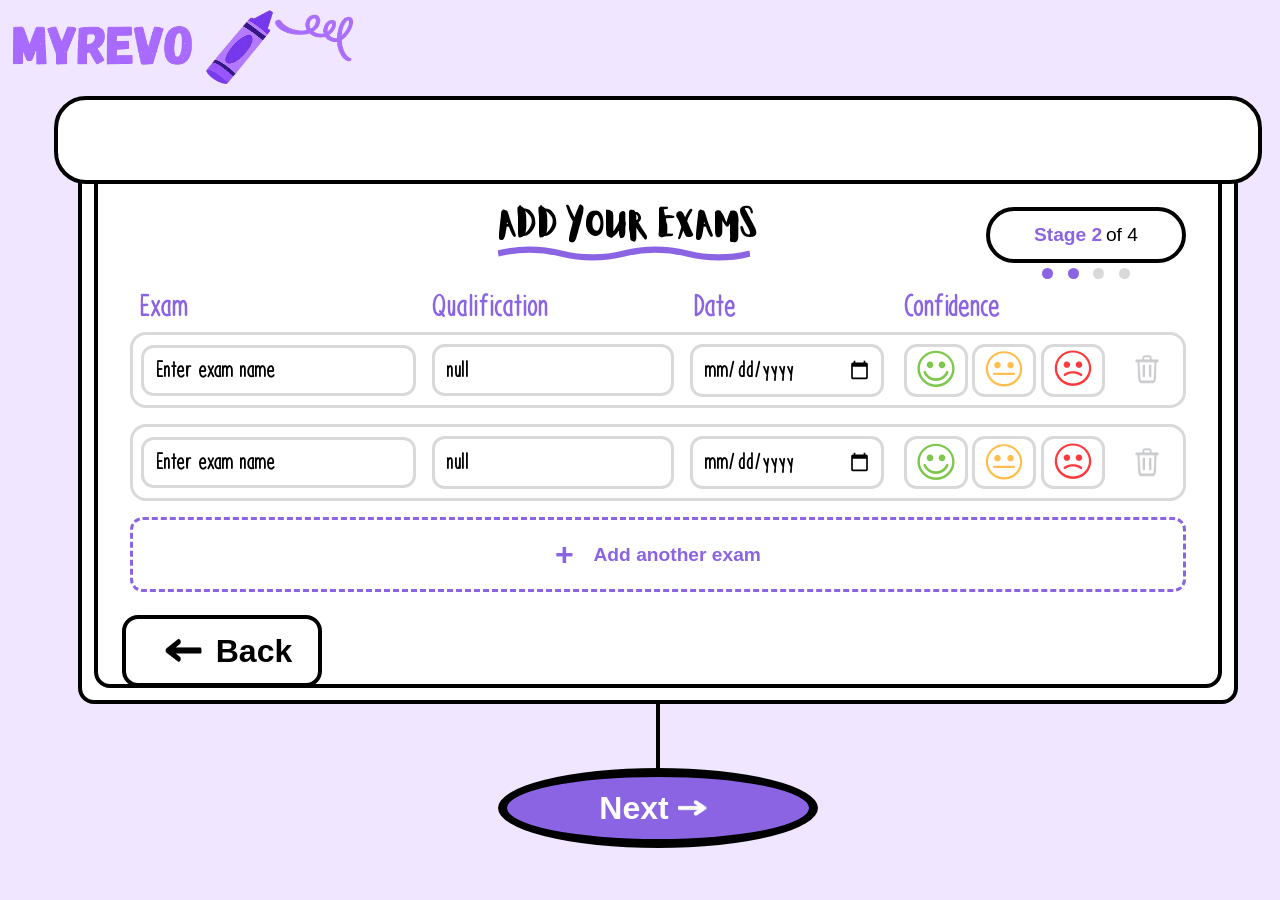
==== stage_2/index.html @ 570442b6 "Added new multiple select feature for desktop and mobile" ====
<!DOCTYPE html>

<title>MyRevo</title>
<meta name="viewport" content="width=device-width, initial-scale=1.0">
<link rel="icon" href="../images/icon.png">
<link rel="stylesheet" title="Default" href="../css/default.css">

<style>

    body {
        -webkit-user-select: none;
        user-select: none;
    }

    @media (max-width: 1024px) {
        .squiggle {
            top: -1rem;
        }
    }

    .circle {
        cursor: pointer;
        transition: 0.2s ease;
    }

    .circle:hover {
        background: #6b3dcc;
    }

    .rubber {
        position: absolute;
        bottom: -0.2rem;
        cursor: pointer;
        height: 4.5rem;
        width: 12.5rem;
        transition: 0.2s ease;
    }

    .rubber:hover {
        background: #e2e2e2;
    }
    
    .next-icon {
        width: 3rem;
        height: 3rem;
    }

    .back-icon {
        width: 4rem;
        height: 5rem;
    }

    #position1 {
        position: absolute;
        top: 2.5rem;
        left: 25rem;
        font-size: 2rem;
    }

    .squiggle {
        position: relative;
        margin-left: 25rem;
    }

    .table-wrap {
        position: absolute;
        top: 9rem;
        left: 2rem;
        right: 2rem;
        bottom: 5.2rem;
        overflow-y: auto;    
    }

    .table-wrap::-webkit-scrollbar { 
        width: 0.4rem; 
    }

    .table-wrap::-webkit-scrollbar-thumb { 
        background: #f0e6ff;
        border-radius: 2.5rem;
    }
 
    .exam-row {
        display: grid;
        grid-template-columns: 1.7fr 1.5fr 1.2fr 1.3fr 0.3fr;
        align-items: center;
        height: 3.4rem;
        border: 0.2rem solid #d9d9d9;
        border-radius: 1rem;
        margin-bottom: 1rem;
        background: white;
        padding: 0.5rem;
        gap: 1rem;
    }

    .table-headers {
        position: sticky;
        top: 0;
        display: grid;
        grid-template-columns: 1.7fr 1.5fr 1.2fr 1.3fr 0.28fr;
        gap: 1rem;
        padding: 0.5rem;
        background: white;
        z-index: 10;
        margin-bottom: -1rem;
        font-size: 1.2rem;
        color: #8a64e2;
    }

    .table-headers h2 {
        margin: 0;
    }
        
    .exam-name {
        font-size: 1.3rem;
        font-weight: 800;
        border: 0.2rem solid #d9d9d9;
        border-radius: 0.8rem;
        padding: 0.7rem;
        overflow-x: auto;
        white-space: nowrap;
        text-overflow: clip;
    }

    .exam-name:focus { 
        outline: none; 
        border-color: #8a64e2; 
    }
 
    .exam-qual {
        height: 2.9rem;
        font-size: 1.3rem;
        font-weight: 800;
        border: 0.2rem solid #d9d9d9;
        border-radius: 0.8rem;
        display: flex;
        align-items: center;
        padding: 0 0.7rem;
    } 

    .date-input {
        box-sizing: border-box;
        width: 100%;
        height: 3.3rem;
        font-size: 1.3rem;
        font-weight: 800;
        border: 0.2rem solid #d9d9d9;
        border-radius: 0.8rem;
        padding: 0.6rem;
        cursor: pointer;
    }

    .date-input:focus { 
        outline: none; 
        border-color: #8a64e2; 
    }

    .conf-cell { 
        display: flex;
        gap: 0.1rem;
    }

    .conf-btn {
        width: 4rem; 
        height: 3.3rem;
        border: 0.2rem solid #d9d9d9;
        border-radius: 0.8rem;
        background: #FFFFFF;
        cursor: pointer;
        display: flex; 
        align-items: center; 
        justify-content: center;
        margin-left: 0.2rem;
    }

    .conf-btn.good:hover, .conf-btn.good.active { 
        background: #d1fae5; 
        border-color: #4ccf62; 
    }

    .conf-btn.ok:hover, .conf-btn.ok.active { 
        background: #fef3c7; 
        border-color: #f5a822; 
    }
    
    .conf-btn.bad:hover, .conf-btn.bad.active { 
        background: #fee2e2; 
        border-color: #ef4444; 
    }
    
    .conf-icons {
        width: 4rem;
    }
 
    .add-row-btn {
        width: 100%;
        height: 4.7rem;
        border: 0.2rem dashed #8a64e2;
        border-radius: 0.8rem;
        background: white;
        padding: 0.4rem;
        font-size: 1.2rem;
        font-family: sans-serif;
        font-weight: 700;
        color: #8a64e2;
        cursor: pointer;
        transition: 0.2s ease;
        margin-top: 0.1rem;
    }
    
    .add-row-btn:hover { 
        background: #f0e6ff; 
    }

    .delete-icon {
        width: 2.5rem;
        height: 3rem;
        background: none;
        border: none;
        padding: 0;
        cursor: pointer;
    }

    .pop-up {
        position: fixed;
        top: 0.1rem;
        left: 50%;
        transform: translateX(-50%);
        padding: 1rem;
        border-radius: 0.8rem;
        font-family: sans-serif;
        font-size: 1.2rem;
        font-weight: 700;
        z-index: 999;
        opacity: 0;
        transition: 0.3s opacity;
    }

    .pop-up.success { 
        background: #d1fae5; 
        border: 2px solid #10b981; 
        color: #065f46; 
    }

    .pop-up.error { 
        background: #fee2e2; 
        border: 2px solid #ef4444; 
        color: #991b1b; 
    }

    .pop-up.show { 
        opacity: 1; 
    }

    .error-msg {
        display: none;
        padding: 1rem;
        bottom: -0.8rem;
        width: 30rem;
        left: 11em;
        color: #FF0000;
        background: #FFFFFF;
        font-size: 1.4rem;
        border: 0.3rem solid #FF0000;
        border-radius: 1rem;
        margin-top: 15.1rem;
        margin-left: 16rem;
    }

    .dropdown {
        width: calc(100% + 1.4rem);
        height: 100%;
        margin-left: -0.7rem;
        margin-right: -0.7rem;
        border: 0rem solid #d9d9d9;
        border-radius: 0.6rem;
        font-size: 1.3rem;
        font-weight: 800;
        cursor: pointer;
        padding: 0 0.4rem;
    }

    .dropdown:focus {
        outline: none; 
        box-shadow: 0 0 0 0.2rem #8a64e2;
    }

</style>


<main class="whiteboard-frame1 animating2">

    <p class="pop-up"></p>

    <img class= "page-icon" src="../images/page_icon.png" alt="MyRevo Icon">

    <div class="page-wrapper" id="pageWrapper"></div>
        <section class="whiteboard-frame2 animating2">
            <p class="stages"><strong><span style="color: #8a64e2;">Stage 2</span></strong>of 4</p>
            
            <section class="dots">
                <p class="stage-dot active"></p>
                <p class="stage-dot active"></p>
                <p class="stage-dot"></p>
                <p class="stage-dot"></p>
            </section>

            <h1 class="font1" id="position1">Add your exams</h1>
            <svg class="squiggle" width="252" height="227" viewBox="0 0 160 10" xmlns="http://www.w3.org/2000/svg">
                <path d="M0,5 Q20,0 40,5 Q60,10 80,5 Q100,0 120,5 Q140,10 160,5" 
                    fill="none" stroke="#8a64e2" stroke-width="4"/>
            </svg>

            <section class="table-wrap">
                <section class="table-headers">
                    <h2 class="font2">Exam</h2>
                    <h2 class="font2">Qualification</h2>
                    <h2 class="font2">Date</h2>
                    <h2 class="font2">Confidence</h2>
                    <span></span>
                </section>
                <p id="examList"></p>
                <button type="button" class="add-row-btn" id="addBtn" onclick="addExam()">
                    <span style="font-size: 2rem; vertical-align: middle; margin-right: 0.9rem">+</span>
                    <span style="vertical-align: middle;">Add another exam</span></button>
            </section>

            <button type="button" class="rubber" onclick="previousPage()"><img class="back-icon" src="../images/back_icon.png" alt="Back Icon">Back</button>

            <h3 class="error-msg font2"></h3>
            
        </section>
    </div>

    <p class="whiteboard-top"></p>
    <p class="line animating2"></p>
    <button class="circle animating2" onclick="nextPage()">Next<img class="next-icon" src="../images/next_icon.png" alt="Next Icon"></button>

</main>

<script src="../javascripts/device-check.js"></script>

<script>
    
    window.onload = () => {
        const skipLoad = sessionStorage.getItem('skipLoad');

        if (skipLoad) {
            sessionStorage.removeItem('skipLoad');

            const board1 = document.querySelector('.whiteboard-frame1');
            const board2 = document.querySelector('.whiteboard-frame2');
            const line = document.querySelector('.line');
            const btn = document.querySelector('.circle');

            board1.classList.remove('animating2');
            board2.classList.remove('animating2');
            line.classList.remove('animating2');
            btn.classList.remove('animating2');

            board1.classList.add('no-animation');
            board2.classList.add('no-animation');
            line.classList.add('no-animation');
            btn.classList.add('no-animation');
        }
    };

    function previousPage() {
        window.location.href = '/'
    }

    const maxLength = 35;

    function qualificationChecker(i) {
        let qualification = localStorage.getItem("qualification");

        if (qualification === "A Level/ AS Level/ BTEC (Year 12)") {
            return `
                <select class="dropdown font2" onchange="exams[${i}].qualification = this.value">
                    <option value="" disabled selected>Select qualification</option>
                    <option ${exams[i].qualification === "A Level Year 12" ? "selected" : ""}>A Level Year 12</option>
                    <option ${exams[i].qualification === "AS Level Year 12" ? "selected" : ""}>AS Level Year 12</option>
                    <option ${exams[i].qualification === "BTEC Year 12" ? "selected" : ""}>BTEC Year 12</option>
                </select>`;
        }

        if (qualification === "A Level/ BTEC (Year 13)") {
            return `
                <select class="dropdown font2" onchange="exams[${i}].qualification = this.value">
                    <option value="" disabled selected>Select qualification</option>
                    <option ${exams[i].qualification === "A Level Year 13" ? "selected" : ""}>A Level Year 13</option>
                    <option ${exams[i].qualification === "BTEC Year 13" ? "selected" : ""}>BTEC Year 13</option>
                </select>`;
        }

        exams[i].qualification = qualification;

        return qualification;
    }
 
    const exams = [
        { name: 'Enter exam name', qualification: null, date: null, confidence: null },
        { name: 'Enter exam name', qualification: null, date: null, confidence: null },
    ];
 
    function fmtDate(iso) {
        if (!iso) return '';
        const [y, m, d] = iso.split('-');
        return `${d}/${m}/${String(y).slice(2)}`;
    }
 
    function process() {
        const today = new Date().toISOString().split('T')[0];
        const nextYear = new Date(new Date().setFullYear(new Date().getFullYear() + 1)).toISOString().split('T')[0];
        const list = document.getElementById('examList');
        list.innerHTML = '';
 
        exams.forEach((ex, i) => {
            const row = document.createElement('div');
            row.className = 'exam-row';
            row.innerHTML = `
                <input class="exam-name font2" type="text" value="${ex.name}" oninput="exams[${i}].name=this.value"></input>
                <div class="exam-qual font2">${qualificationChecker(i)}</div>
                <input class="date-input font2" type="date" min="${today}" max="${nextYear}" value="${ex.date}" 
                    onchange="
                        if (this.value < '${today}' || this.value > '${nextYear}') {
                            this.value = '';
                            document.querySelector('.error-msg').style.display = 'block';
                            document.querySelector('.error-msg').textContent = 'Error: Date must be between today and next year.';
                            return;
                        }
                        document.querySelector('.error-msg').style.display = 'none';
                        exams[${i}].date=this.value;
                        process()">
                <div class="conf-cell">
                    <button type="button" class="conf-btn good ${ex.confidence==='good'?'active':''}" onclick="setConf(${i},'good')">
                        <img class="conf-icons" src="../images/good_icon.png" alt="Good Icon"></button>
                    <button type="button" class="conf-btn ok ${ex.confidence==='ok'  ?'active':''}" onclick="setConf(${i},'ok')">
                        <img class="conf-icons" src="../images/okay_icon.png" alt="Okay Icon"></button>
                    <button type="button" class="conf-btn bad ${ex.confidence==='bad' ?'active':''}" onclick="setConf(${i},'bad')">
                        <img class="conf-icons" src="../images/bad_icon.png" alt="Bad Icon"></button>
                </div>
                <button type="button" class="delete-icon" onclick="delExam(${i})"><img class="delete-icon" src="../images/delete_icon.png" alt="Delete Icon"></button>
            `;
            list.appendChild(row);
        });

        localStorage.setItem("exams", JSON.stringify(exams));
 
        document.querySelector('#addBtn').style.display = 'block';
    }
 
    function setConf(i, value) { 
        exams[i].confidence = value; 
        process(); 
    }
 
    function delExam(i) {
        exams.splice(i, 1);
        process();
        showPopUp('Successfully deleted', 'error');
    }

    function addExam() {
        if (exams.length >= maxLength) {
            const errorMessage = document.querySelector('.error-msg');

            errorMessage.style.display = 'block';
            errorMessage.textContent = 'You have reached the maximum number of exams.';

            setTimeout(() => {
                errorMessage.style.display = 'none';
            }, 3000);

            return;
        }

        exams.push({
            name: 'Enter exam name',
            qualification: null,
            date: null,
            confidence: null
        });

        process();
        showPopUp('Successfully added', 'success');
    }

    function showPopUp(msg, type) {
        const popUp = document.querySelector('.pop-up');
        popUp.textContent = msg;
        popUp.className = `pop-up ${type} show`;
        setTimeout(() => popUp.className = 'pop-up', 1500);
    }

    function nextPage() {
        const errorMessage = document.querySelector('.error-msg');
        const qualification = localStorage.getItem("qualification");

        if (exams.length == 0) {
            errorMessage.style.display = 'block';
            errorMessage.textContent = 'Error: You must have at least one exam.';
            return;
        }

        if (exams.some(ex => !ex.name || ex.name === "Enter exam name")) {
            errorMessage.style.display = 'block';
            errorMessage.textContent = 'Error: You cannot leave any blank.';
            return;
        }

        if ((qualification === "A Level/ AS Level/ BTEC (Year 12)" || qualification === "A Level/ BTEC (Year 13)") && exams.some(ex => !ex.qualification)) {
            errorMessage.style.display = 'block';
            errorMessage.textContent = 'Error: You cannot leave any blank.';
            return;
        }

        if (exams.some(ex => !ex.date)) {
            errorMessage.style.display = 'block';
            errorMessage.textContent = 'Error: You cannot leave any blank.';
            return;
        }

        if (exams.some(ex => !ex.confidence)) {
            errorMessage.style.display = 'block';
            errorMessage.textContent = 'Error: You cannot leave any blank.';
            return;
        }

        const dateCounts = {};

        exams.forEach(ex => {
            if (!ex.date) return;
            dateCounts[ex.date] = (dateCounts[ex.date] || 0) + 1;
        });

        for (const date in dateCounts) {
            if (dateCounts[date] > 2) {
                const errorMessage = document.querySelector('.error-msg');
                errorMessage.style.display = 'block';
                errorMessage.textContent = 'Error: You cannot have more than two exams on the same day.';
                return;
            }
        }

        const nameCounts = {};

        exams.forEach(ex => {
            const name = ex.name.trim().toLowerCase();
            if (!name) return;
            nameCounts[name] = (nameCounts[name] || 0) + 1;
        });

        for (const name in nameCounts) {
            if (nameCounts[name] > 1) {
                const errorMessage = document.querySelector('.error-msg');
                errorMessage.style.display = 'block';
                errorMessage.textContent = 'Error: You cannot have two or more exams with the same name.';
                return;
            }
        }

        localStorage.setItem("exams", JSON.stringify(exams));

        animation();
    }

    function animation() {
        const board1 = document.querySelector('.whiteboard-frame1');
        const board2 = document.querySelector('.whiteboard-frame2');
        const line = document.querySelector('.line');
        const btn = document.querySelector('.circle');
        
        board1.classList.remove('animating2');
        board2.classList.remove('animating2');
        line.classList.remove('animating2');
        btn.classList.remove('animating2');
        board1.classList.remove('no-animation');
        board2.classList.remove('no-animation');
        line.classList.remove('no-animation');
        btn.classList.remove('no-animation');

        btn.classList.add('animating1');

        setTimeout(() => {
            line.classList.add('animating1');
            board1.classList.add('animating1');
            board2.classList.add('animating1');
        }, 120);
 
        setTimeout(() => {
            window.location.href = '/stage_3/';
        }, 700);
    }

    process();

</script>
---- css/default.css ----
@keyframes boardUp {
        0%   { height: 35rem;}
        100% { height: 0;}
    }
 
    @keyframes lineUp {
        0%   { transform: translateY(0); }
        100% { transform: translateY(-32.7rem); }
    }
 
    @keyframes btnAniUp {
        0%   { transform: translateY(0); }
        15%  { transform: translateY(1rem); }
        100% { transform: translateY(-32.4rem); }
    }

    .whiteboard-frame1.animating1 {
        animation: boardUp 0.8s ease forwards;
    }

    .whiteboard-frame2.animating1 {
        animation: boardUp 0.8s ease forwards;
    }
 
    .line.animating1 {
        animation: lineUp 0.6s ease forwards;
    }
 
    .circle.animating1 {
        animation: btnAniUp 0.8s ease forwards;
    }
    
    @keyframes boardDown {
        0%   { height: 0rem;}
    }
 
    @keyframes lineDown {
        0%   { transform: translateY(-32.7rem); }
        100% { transform: translateY(0); }
    }
 
    @keyframes btnAniDown {
        0%   { transform: translateY(-32.4rem); }
        100% { transform: translateY(0); }
    }

    .whiteboard-frame1.animating2 {
        animation: boardDown 0.8s ease forwards;
    }

    .whiteboard-frame2.animating2 {
        animation: boardDown 0.8s ease forwards;
    }
 
    .line.animating2 {
        animation: lineDown 0.86s ease forwards;
    }
 
    .circle.animating2 {
        animation: btnAniDown 0.8s ease forwards;
    }

    .whiteboard-frame1.no-animation {
        animation: none;
    }

    .whiteboard-frame2.no-animation {
        transform: translateY(0);
        animation: none;
    }
 
    .line.animating2.no-animation {
        transform: translateY(0);
        animation: none;
    }
 
    .circle.animating2.no-animation {
        transform: translateY(0);
        animation: none;
    }
    
    @font-face {
        font-family: "Aloja";
        src: url("../fonts/Aloja.otf") format("opentype");
        font-weight: normal;
        font-style: normal;
    }

    @font-face {
        font-family: "Azurite";
        src: url("../fonts/Azurite.ttf") format("opentype");
        font-weight: normal;
        font-style: normal;
    }

    .font1 {
        font-family: Aloja, sans-serif;
        font-size: 1.9rem;
    }

    .font2 {
        font-family: Azurite, sans-serif;
    }
    
    body {
        background: #f0e6ff;
        display: flex;
        align-items: center;
        justify-content: center;
        padding-top: 7rem;
        padding-bottom: 10rem;
    }

    .page-icon {
        position: absolute;
        height: 18rem;
        top: -6rem;
        left: -3rem;
    }

    .whiteboard-frame1 {
        display: flex;
        align-items: center;
        justify-content: center;
        width: 72rem;
        height: 36rem;
        border: 0.3rem solid #000000;
        border-radius: 1rem;
        background: #FFFFFF;
        overflow: hidden;
    }

    .whiteboard-frame2 {
        position: relative;
        width: 70rem;
        height: 34rem;
        border: 0.3rem solid #000000;
        border-radius: 1rem;
        background: #FFFFFF;
        overflow: hidden;
    }

    .whiteboard-top {
        position: absolute;
        top: 5rem;
        width: 75rem;
        height: 5rem;
        background: #FFFFFF;
        border: 0.3rem solid #000000;
        border-radius: 2rem;
    }

    .line {
        position: absolute;
        top: 43rem;
        height: 9rem;
        border-left: 0.3rem solid #000000;
    }

    .circle {
        display: flex;
        align-items: center;
        justify-content: center;
        font-family: sans-serif;
        font-size: 2rem;
        font-weight: 700;
        position: absolute;
        color: #FFFFFF;
        top: 48rem;
        width: 20rem;
        height: 5rem;
        border: 0.3em solid #000000;
        border-radius: 50%;
        background: #8a64e2;
    }

    .rubber {
        display: flex;
        align-items: center;
        justify-content: center;
        font-family: sans-serif;
        font-size: 2rem;
        font-weight: 700;
        position: absolute;
        left: 1.5rem;
        bottom: -2.2rem;
        width: 12rem;
        height: 4rem;
        border: 0.3rem solid #000000;
        border-radius: 1rem;
        background: #FFFFFF;
    }

    .stages {
        display: flex;
        align-items: center;
        justify-content: center;
        font-family: sans-serif;
        font-size: 1.2rem;
        position: absolute;
        top: 3rem;
        right: 2rem;
        width: 12rem;
        height: 3rem;
        border: 0.3rem solid #000000;
        border-radius: 2rem;
        background: #FFFFFF;
    }

    .stages span {
        margin-right: 0.23rem;
    }

    .dots {
        position: absolute;
        top: 7rem; 
        right: 5.5rem;
        display: flex;
        gap: 0.9rem;
    }

    .stage-dot {
        position: relative;
        width: 0.7rem;
        height: 0.7rem;
        border-radius: 50%;
        background: #d9d9d9;
    }

    .stage-dot.active {
        background: #8a64e2;
    }
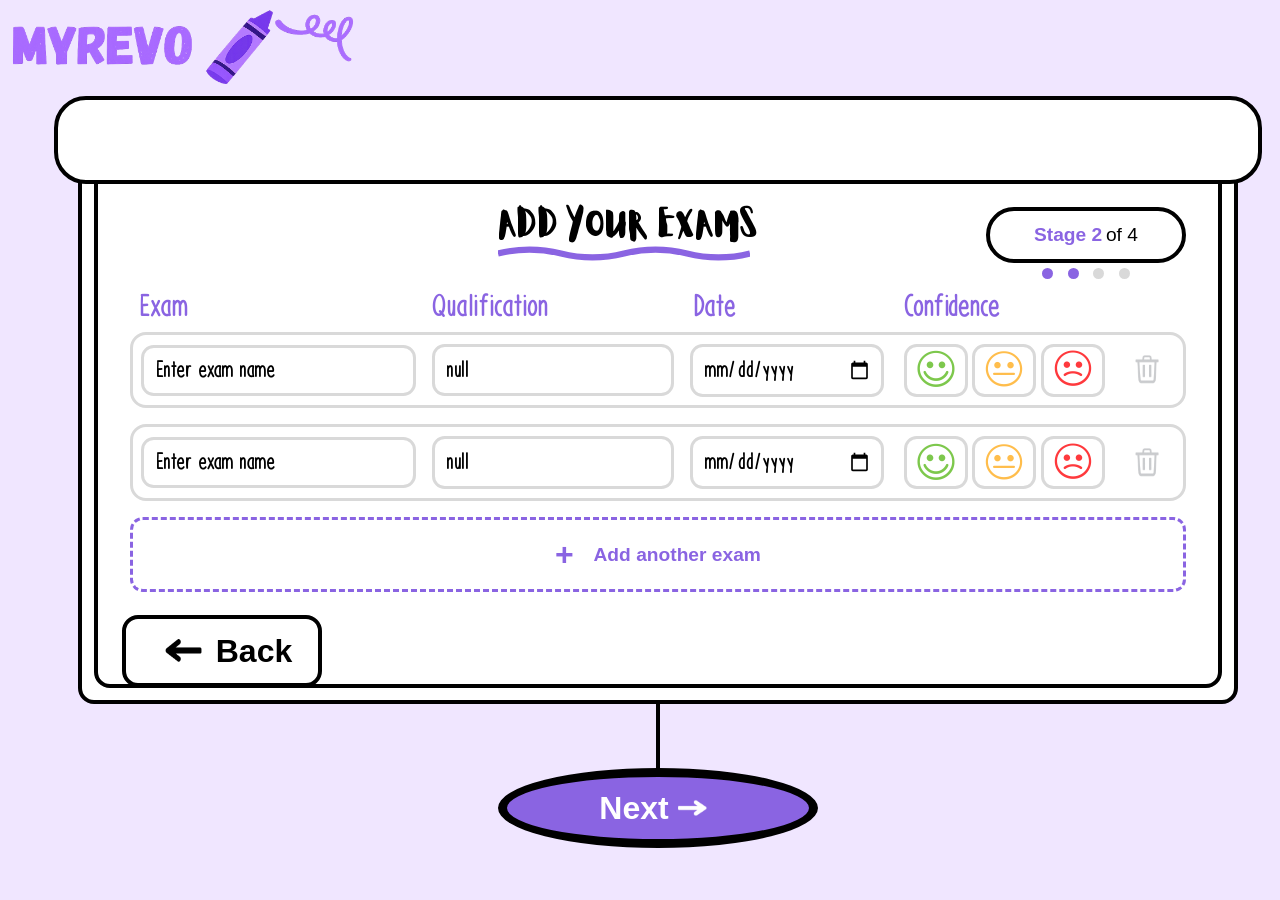
==== commit 9ac9ba47: "Changed zoom in error positions" ====
--- a/stage_2/index.html
+++ b/stage_2/index.html
@@ -1,7 +1,12 @@
 <!DOCTYPE html>
-
-<title>MyRevo</title>
+<html lang="en-GB">
+
+<head>
+<meta charset="UTF-8">
+<title>MyRevo - Stage 2</title>
 <meta name="viewport" content="width=device-width, initial-scale=1.0">
+<meta name="description" content="Add the name, qualification type (if necessary),
+    the date and the confidence level for your exams so MyRevo is able to apply this on your timetable.">
 <link rel="icon" href="../images/icon.png">
 <link rel="stylesheet" title="Default" href="../css/default.css">
 
@@ -10,12 +15,6 @@
     body {
         -webkit-user-select: none;
         user-select: none;
-    }
-
-    @media (max-width: 1024px) {
-        .squiggle {
-            top: -1rem;
-        }
     }
 
     .circle {
@@ -285,7 +284,18 @@
         box-shadow: 0 0 0 0.2rem #8a64e2;
     }
 
+    html.is-mobile-device #position1 {
+        top: 3.5rem;
+    }
+
+    html.is-mobile-device .squiggle {
+        top: 0.1rem;
+    }
+
 </style>
+
+</head>
+<body>
 
 
 <main class="whiteboard-frame1 animating2">
@@ -596,3 +606,6 @@
     process();
 
 </script>
+
+</body>
+</html>
